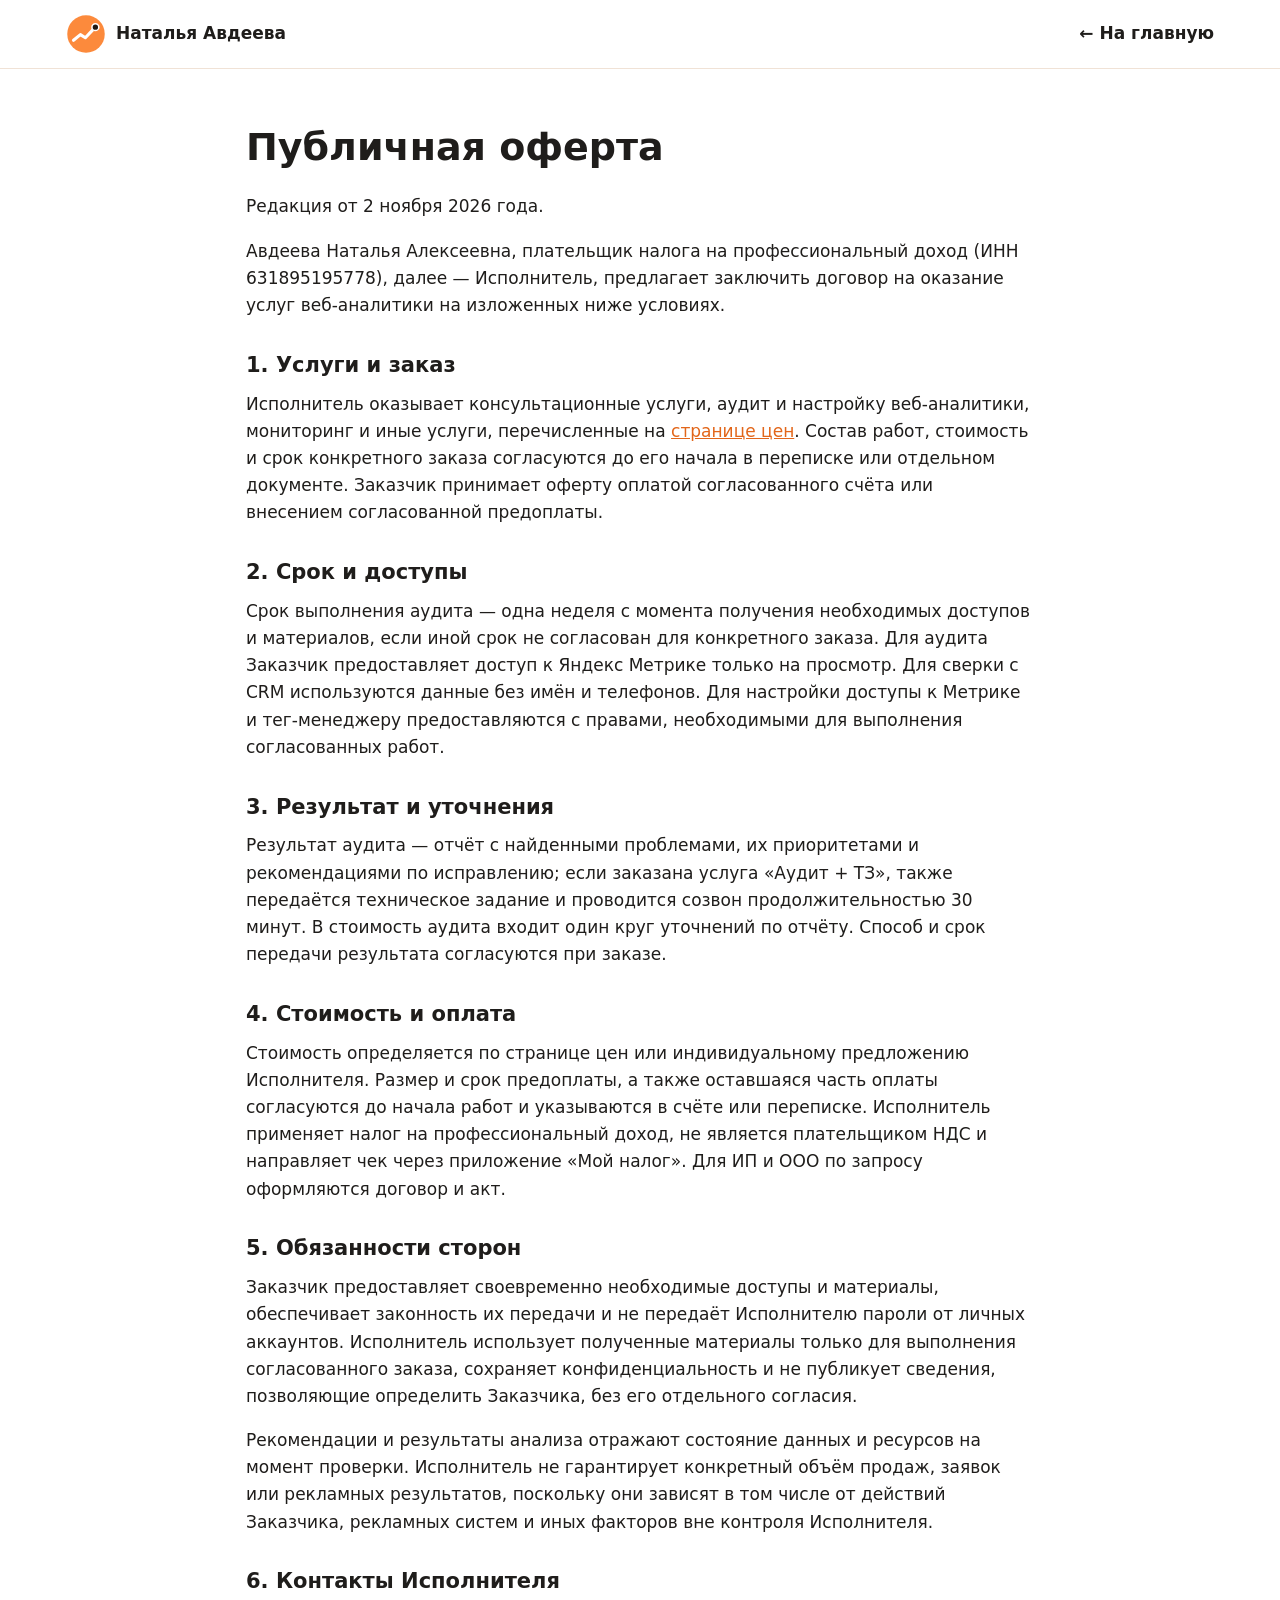
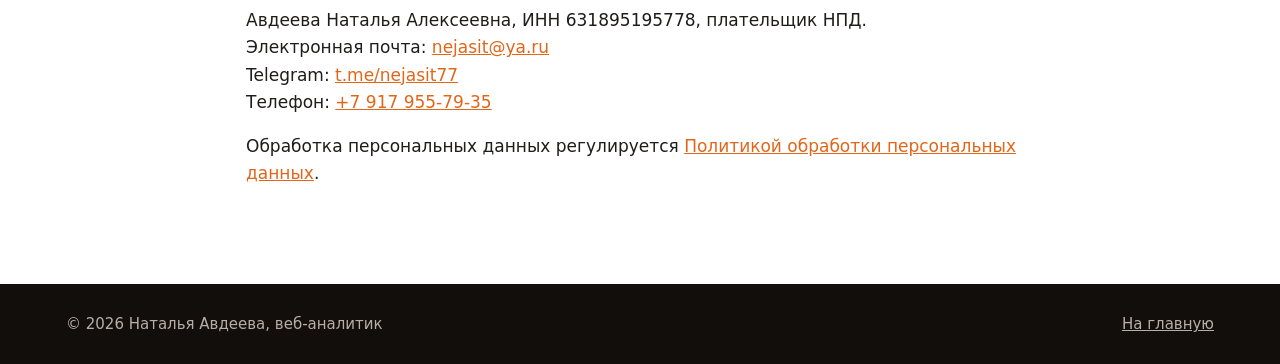
==== offer.html @ f1ad082d "Publish staging website to GitHub Pages Co-authored-by: Copilot App <223556219+Copilot@users.noreply" ====
<!doctype html>
<html lang="ru">
<head>
  <meta charset="utf-8">
  <meta name="viewport" content="width=device-width, initial-scale=1">
  <title>Оферта на услуги веб-аналитики — Наталья Авдеева</title>
  <meta name="description" content="Условия оказания услуг веб-аналитики Натальей Авдеевой.">
  <meta name="robots" content="noindex, follow">
  <link rel="canonical" href="https://test.avd-analytics.ru/offer.html">
  <link rel="icon" href="images/logo.svg" type="image/svg+xml">
  <link rel="stylesheet" href="css/style.css?v=7">
</head>
<body>
<header class="header">
  <div class="container header__inner">
    <a href="index.html" class="header__logo">
      <img src="images/logo.svg" alt="Наталья Авдеева — веб-аналитик" width="44" height="44">
      <span>Наталья Авдеева</span>
    </a>
    <nav class="header__nav header__nav--static"><a href="index.html">← На главную</a></nav>
  </div>
</header>

<main class="container doc">
  <h1>Публичная оферта</h1>
  <p>Редакция от 2 ноября 2026 года.</p>
  <p>Авдеева Наталья Алексеевна, плательщик налога на профессиональный доход (ИНН 631895195778), далее — Исполнитель, предлагает заключить договор на оказание услуг веб-аналитики на изложенных ниже условиях.</p>

  <h2>1. Услуги и заказ</h2>
  <p>Исполнитель оказывает консультационные услуги, аудит и настройку веб-аналитики, мониторинг и иные услуги, перечисленные на <a href="index.html#prices">странице цен</a>. Состав работ, стоимость и срок конкретного заказа согласуются до его начала в переписке или отдельном документе. Заказчик принимает оферту оплатой согласованного счёта или внесением согласованной предоплаты.</p>

  <h2>2. Срок и доступы</h2>
  <p>Срок выполнения аудита — одна неделя с момента получения необходимых доступов и материалов, если иной срок не согласован для конкретного заказа. Для аудита Заказчик предоставляет доступ к Яндекс Метрике только на просмотр. Для сверки с CRM используются данные без имён и телефонов. Для настройки доступы к Метрике и тег-менеджеру предоставляются с правами, необходимыми для выполнения согласованных работ.</p>

  <h2>3. Результат и уточнения</h2>
  <p>Результат аудита — отчёт с найденными проблемами, их приоритетами и рекомендациями по исправлению; если заказана услуга «Аудит + ТЗ», также передаётся техническое задание и проводится созвон продолжительностью 30 минут. В стоимость аудита входит один круг уточнений по отчёту. Способ и срок передачи результата согласуются при заказе.</p>

  <h2>4. Стоимость и оплата</h2>
  <p>Стоимость определяется по странице цен или индивидуальному предложению Исполнителя. Размер и срок предоплаты, а также оставшаяся часть оплаты согласуются до начала работ и указываются в счёте или переписке. Исполнитель применяет налог на профессиональный доход, не является плательщиком НДС и направляет чек через приложение «Мой налог». Для ИП и ООО по запросу оформляются договор и акт.</p>

  <h2>5. Обязанности сторон</h2>
  <p>Заказчик предоставляет своевременно необходимые доступы и материалы, обеспечивает законность их передачи и не передаёт Исполнителю пароли от личных аккаунтов. Исполнитель использует полученные материалы только для выполнения согласованного заказа, сохраняет конфиденциальность и не публикует сведения, позволяющие определить Заказчика, без его отдельного согласия.</p>
  <p>Рекомендации и результаты анализа отражают состояние данных и ресурсов на момент проверки. Исполнитель не гарантирует конкретный объём продаж, заявок или рекламных результатов, поскольку они зависят в том числе от действий Заказчика, рекламных систем и иных факторов вне контроля Исполнителя.</p>

  <h2>6. Контакты Исполнителя</h2>
  <p>Авдеева Наталья Алексеевна, ИНН 631895195778, плательщик НПД.<br>
    Электронная почта: <a href="mailto:nejasit@ya.ru">nejasit@ya.ru</a><br>
    Telegram: <a href="https://t.me/nejasit77">t.me/nejasit77</a><br>
    Телефон: <a href="tel:+79179557935">+7 917 955-79-35</a>
  </p>
  <p>Обработка персональных данных регулируется <a href="privacy.html">Политикой обработки персональных данных</a>.</p>
</main>

<footer class="footer">
  <div class="container footer__inner">
    <span>© 2026 Наталья Авдеева, веб-аналитик</span>
    <a href="index.html">На главную</a>
  </div>
</footer>
</body>
</html>
---- css/style.css ----
:root {
  --accent: #fc8a3c;
  --accent-dark: #e2661a;
  --accent-soft: #ffe7d6;
  --ink: #1d1712;
  --text: #1f1d1b;
  --muted: #645d57;
  --bg: #ffffff;
  --cream: #fff7f0;
  --line: #f0e2d6;
  --dark: #1d1712;
  --dark-2: #2a221c;
  --radius: 20px;
  --radius-sm: 12px;
  --shadow: 0 10px 30px rgba(80, 40, 10, .08);
  --shadow-lg: 0 24px 60px rgba(80, 40, 10, .16);
  --font-head: "Unbounded", "Manrope", system-ui, sans-serif;
}

*, *::before, *::after { box-sizing: border-box; }

html { scroll-behavior: smooth; scroll-padding-top: 80px; }

body {
  margin: 0;
  font-family: "Manrope", system-ui, -apple-system, "Segoe UI", Roboto, Arial, sans-serif;
  font-size: 17px;
  line-height: 1.6;
  color: var(--text);
  background: var(--bg);
  -webkit-font-smoothing: antialiased;
}

img { max-width: 100%; display: block; }
a { color: var(--accent-dark); }
h1, h2, h3 { line-height: 1.2; margin: 0 0 .6em; }
h3 { font-size: 19px; font-weight: 800; }
p { margin: 0 0 1em; }
b { font-weight: 800; }

:focus-visible { outline: 3px solid var(--accent); outline-offset: 3px; border-radius: 6px; }

.container { width: 100%; max-width: 1180px; margin: 0 auto; padding: 0 16px; }
.container--narrow { max-width: 860px; }

.ico {
  width: 22px; height: 22px; flex-shrink: 0;
  fill: none; stroke: currentColor; stroke-width: 2; stroke-linecap: round; stroke-linejoin: round;
}

/* Шапка */
.header {
  position: sticky; top: 0; z-index: 20;
  background: rgba(255, 255, 255, .92);
  backdrop-filter: blur(10px);
  border-bottom: 1px solid var(--line);
}
.header__inner { display: flex; align-items: center; justify-content: space-between; height: 68px; }
.header__logo { display: flex; align-items: center; gap: 10px; color: var(--text); text-decoration: none; font-weight: 800; line-height: 1.15; }
.header__logo img { width: 40px; height: 40px; }
.header__logo small { display: block; font-weight: 500; font-size: 13px; color: var(--muted); }
.header__nav { display: flex; align-items: center; gap: 28px; }
.header__nav a { color: var(--text); text-decoration: none; font-weight: 600; white-space: nowrap; }
.header__nav a:hover { color: var(--accent-dark); }
.header__nav a.header__cta { background: var(--ink); color: #fff; padding: 10px 18px; border-radius: 999px; }
.header__nav a.header__cta:hover { background: var(--accent-dark); color: #fff; }
.header__burger { display: none; background: none; border: 0; padding: 8px; cursor: pointer; }
.header__burger span { display: block; width: 24px; height: 2px; margin: 5px 0; background: var(--text); border-radius: 2px; }

/* Кнопки */
.btn {
  display: inline-flex; align-items: center; justify-content: center; gap: 10px;
  padding: 14px 26px; border-radius: 999px;
  font: inherit; font-weight: 800; font-size: 16px; text-decoration: none; text-align: center;
  cursor: pointer; border: 2px solid transparent;
  transition: background .2s, color .2s, transform .2s, box-shadow .2s;
}
.btn:hover { transform: translateY(-2px); }
.btn--lg { padding: 17px 30px; font-size: 17px; }
.btn--primary { background: var(--accent); color: #fff; box-shadow: 0 8px 20px rgba(252, 138, 60, .35); }
.btn--primary:hover { background: var(--accent-dark); }
.btn--ghost { border-color: rgba(255, 255, 255, .55); color: #fff; }
.btn--ghost:hover { background: rgba(255, 255, 255, .12); }
.btn--outline { border-color: var(--ink); color: var(--ink); background: transparent; }
.btn--outline:hover { background: var(--ink); color: #fff; }
.btn--ghost-dark { border-color: #d9d2cc; color: var(--text); background: #fff; }
.btn--sm { padding: 9px 18px; font-size: 15px; }

/* Первый экран */
.hero {
  position: relative; overflow: hidden; color: #fff;
  background:
    radial-gradient(900px 500px at 85% 10%, rgba(252, 138, 60, .45), transparent 60%),
    radial-gradient(600px 400px at 0% 100%, rgba(252, 138, 60, .18), transparent 60%),
    var(--dark);
  padding: 72px 0 88px;
}
.hero::after {
  content: ""; position: absolute; inset: 0; pointer-events: none;
  background-image: linear-gradient(rgba(255,255,255,.05) 1px, transparent 1px), linear-gradient(90deg, rgba(255,255,255,.05) 1px, transparent 1px);
  background-size: 48px 48px;
  mask-image: linear-gradient(180deg, rgba(0,0,0,.6), transparent 80%);
}
.hero__inner { position: relative; z-index: 1; display: grid; grid-template-columns: 1.15fr .85fr; gap: 48px; align-items: center; }
.pill {
  display: inline-flex; align-items: center; gap: 10px; margin-bottom: 22px;
  padding: 8px 16px; border-radius: 999px; background: rgba(255, 255, 255, .1); border: 1px solid rgba(255, 255, 255, .18);
  font-size: 14px; font-weight: 700;
}
.pill__dot { width: 8px; height: 8px; border-radius: 50%; background: var(--accent); box-shadow: 0 0 0 4px rgba(252, 138, 60, .3); }
.hero h1 { font-family: var(--font-head); font-weight: 700; font-size: clamp(30px, 4vw, 50px); letter-spacing: -.01em; margin-bottom: .45em; }
.hero h1 mark {
  color: inherit; background: linear-gradient(180deg, transparent 62%, rgba(252, 138, 60, .75) 62%);
  padding: 0 .08em;
}
.hero__lead { font-size: clamp(17px, 1.6vw, 20px); color: rgba(255, 255, 255, .82); max-width: 560px; margin-bottom: 32px; }
.hero__actions { display: flex; flex-wrap: wrap; gap: 12px; margin-bottom: 40px; }
.hero__fine { color: rgba(255, 255, 255, .68); font-size: 13px; max-width: 620px; margin: -24px 0 28px; }
.hero__facts { list-style: none; margin: 0; padding: 24px 0 0; display: flex; flex-wrap: wrap; gap: 16px 40px; border-top: 1px solid rgba(255, 255, 255, .14); }
.hero__facts li { display: flex; flex-direction: column; }
.hero__facts b { font-family: var(--font-head); font-size: 26px; color: var(--accent); line-height: 1.1; }
.hero__facts span { font-size: 14px; color: rgba(255, 255, 255, .7); }

.hero__visual { position: relative; justify-self: center; width: min(400px, 100%); }
.hero__blob {
  position: absolute; inset: 8% -6% -4% 6%; border-radius: 42% 58% 52% 48% / 46% 44% 56% 54%;
  background: var(--accent); transform: rotate(-6deg);
}
.hero__photo {
  position: relative; width: 100%; height: auto;
  border-radius: 28px; box-shadow: var(--shadow-lg); border: 6px solid rgba(255, 255, 255, .9);
}
.float {
  position: absolute; display: flex; align-items: center; gap: 12px;
  background: #fff; color: var(--text); border-radius: 16px; padding: 12px 16px;
  box-shadow: var(--shadow-lg); font-size: 13px; line-height: 1.3; max-width: 240px;
  animation: float 6s ease-in-out infinite;
}
.float b { display: block; font-size: 14px; }
/* Плашки стоят на краях фото (над верхним краем и на уровне одежды), чтобы не закрывать лицо */
.float--a { left: -16%; top: -5%; }
.float--b { right: -12%; bottom: 3%; animation-delay: -3s; }
.float__icon { width: 38px; height: 38px; border-radius: 12px; display: grid; place-items: center; background: #e7f7ee; color: #1f8a4c; flex-shrink: 0; }
.float__icon--warn { background: #fdeceb; color: #d23b2f; }
@keyframes float { 0%, 100% { transform: translateY(0); } 50% { transform: translateY(-10px); } }

/* Секции */
.section { padding: 96px 0; }
.section--tight { padding: 72px 0; }
.section--cream { background: var(--cream); }
.section--dark { background: var(--dark); color: #fff; }
.kicker {
  text-align: center; text-transform: uppercase; letter-spacing: .14em;
  font-size: 13px; font-weight: 800; color: var(--accent-dark); margin-bottom: 12px;
}
.section__title { font-family: var(--font-head); font-weight: 700; font-size: clamp(26px, 3.4vw, 42px); text-align: center; letter-spacing: -.01em; }
.section__title--left { text-align: left; }
.section__lead { text-align: center; color: var(--muted); max-width: 680px; margin: 0 auto 8px; font-size: 18px; }

.grid { display: grid; gap: 24px; margin-top: 48px; }
.grid--2 { grid-template-columns: repeat(2, 1fr); }
.grid--3 { grid-template-columns: repeat(3, 1fr); }

.icon-badge {
  width: 52px; height: 52px; border-radius: 16px; display: inline-grid; place-items: center;
  background: var(--accent); color: #fff; box-shadow: 0 8px 18px rgba(252, 138, 60, .3);
}
.icon-badge .ico { width: 26px; height: 26px; }
.icon-badge--soft { background: var(--accent-soft); color: var(--accent-dark); box-shadow: none; }

/* Сезонное предложение */
.seasonal { background: var(--accent-soft); }
.seasonal[hidden] { display: none; }
.seasonal__inner { min-height: 76px; display: flex; align-items: center; justify-content: space-between; gap: 18px; }
.seasonal__inner p { margin: 0; font-weight: 800; }
.seasonal__inner a { display: inline-flex; align-items: center; gap: 8px; font-weight: 800; white-space: nowrap; }
.seasonal__inner .ico { width: 18px; height: 18px; }

/* Боли */
.pains { display: grid; grid-template-columns: repeat(3, 1fr); gap: 20px; margin-top: 48px; }
.pain { background: var(--cream); border-radius: var(--radius); padding: 28px; border: 1px solid var(--line); }
.pain .icon-badge { margin-bottom: 18px; }
.pain p { margin: 0; color: var(--muted); }
.pain--cta {
  display: flex; flex-direction: column; justify-content: center; text-decoration: none;
  background: var(--accent); color: #fff; border-color: var(--accent); transition: background .2s, transform .2s;
}
.pain--cta:hover { background: var(--accent-dark); transform: translateY(-4px); }
.pain--cta p { color: rgba(255, 255, 255, .9); margin-bottom: 18px; }
.pain__link { display: inline-flex; align-items: center; gap: 8px; font-weight: 800; }
.checklist-line { display: flex; justify-content: space-between; align-items: center; gap: 20px; padding: 20px 24px; margin-top: 24px; border: 1px solid var(--line); border-radius: var(--radius-sm); background: #fff; }
.checklist-line p { margin: 0; }
.checklist-line span { display: flex; flex-wrap: wrap; gap: 18px; }
.checklist-line a { font-weight: 800; white-space: nowrap; }

/* Проверка и формат отчёта */
.audit-grid { display: grid; grid-template-columns: repeat(3, 1fr); gap: 16px; margin-top: 44px; }
.audit-item { background: #fff; border: 1px solid var(--line); border-radius: var(--radius-sm); padding: 24px; }
.audit-item__num { display: inline-block; margin-bottom: 18px; color: var(--accent-dark); font-family: var(--font-head); font-size: 14px; font-weight: 700; }
.audit-item h3 { margin-bottom: 8px; }
.audit-item p { color: var(--muted); margin: 0; }
.audit-note { margin: 24px auto 0; max-width: 860px; padding: 18px 22px; border-left: 4px solid var(--accent); background: #fff; font-weight: 700; }
.report-preview { display: grid; grid-template-columns: 1.1fr .9fr; gap: 40px; align-items: center; max-width: 1000px; margin: 48px auto 0; }
.report-preview__sheet { padding: clamp(24px, 4vw, 42px); background: #fff; border: 1px solid var(--line); border-radius: 8px; box-shadow: var(--shadow-lg); transform: rotate(-1deg); }
.report-preview__top { display: flex; justify-content: space-between; gap: 12px; padding-bottom: 14px; border-bottom: 2px solid var(--ink); color: var(--muted); font-size: 11px; font-weight: 800; letter-spacing: .08em; }
.report-preview__sheet h3 { margin: 22px 0 14px; }
.report-row { display: grid; grid-template-columns: 110px 1fr; gap: 12px; padding: 12px; margin-top: 8px; border-radius: 8px; font-size: 13px; }
.report-row b { font-size: 12px; text-transform: uppercase; }
.report-row--critical { background: #fff0ef; color: #8d2923; }
.report-row--important { background: #fff5e3; color: #79500a; }
.report-row--improve { background: #eef7f1; color: #28613d; }
.report-preview__sheet > p { margin: 18px 0 0; color: var(--muted); font-size: 12px; }
.report-preview__details { display: grid; gap: 22px; }
.report-preview__details article { padding-left: 18px; border-left: 3px solid var(--accent); }
.report-preview__details b { display: block; margin-bottom: 5px; }
.report-preview__details p { color: var(--muted); margin: 0; }

/* Обо мне */
.about { display: grid; grid-template-columns: 420px 1fr; gap: 64px; align-items: center; }
.about__media { position: relative; }
.about__photo { width: 100%; height: auto; border-radius: 28px; }
.about__media::before {
  content: ""; position: absolute; inset: 24px -24px -24px 24px; border: 2px solid var(--accent); border-radius: 28px; z-index: 0;
}
.about__photo { position: relative; z-index: 1; }
.about__badge {
  position: absolute; z-index: 2; left: -20px; bottom: 32px; display: flex; align-items: center; gap: 12px;
  background: #fff; color: var(--text); padding: 14px 18px; border-radius: 16px; box-shadow: var(--shadow-lg);
  font-size: 14px; font-weight: 700; line-height: 1.35;
}
.about__badge .ico { width: 32px; height: 32px; color: var(--accent); }
.about__badge a { white-space: nowrap; }
.about__text .kicker { text-align: left; color: var(--accent); }
.about__role { color: rgba(255, 255, 255, .7); margin-top: -.4em; }
.about__text p { color: rgba(255, 255, 255, .88); }
.about__text b { color: #fff; }
.about__label { font-weight: 800; color: #fff !important; margin-top: 1.6em; }
.tags { list-style: none; padding: 0; margin: 0; display: flex; flex-wrap: wrap; gap: 10px; }
.tags li { background: var(--dark-2); border: 1px solid rgba(255, 255, 255, .1); border-radius: 14px; padding: 10px 14px; font-size: 14px; color: rgba(255, 255, 255, .75); }
.tags b { display: block; color: var(--accent); font-size: 15px; }

/* С кем работаю */
.who { background: #fff; border-radius: var(--radius); padding: 32px; border: 1px solid var(--line); box-shadow: var(--shadow); }
.who .icon-badge { margin-bottom: 20px; }
.who__accent { font-weight: 700; }

.checks { list-style: none; padding: 0; margin: 0 0 1em; }
.checks li { padding-left: 30px; position: relative; margin-bottom: .55em; }
.checks li::before {
  content: ""; position: absolute; left: 0; top: .3em; width: 18px; height: 18px; border-radius: 50%;
  background: var(--accent-soft) url("data:image/svg+xml,%3Csvg xmlns='http://www.w3.org/2000/svg' viewBox='0 0 24 24' fill='none' stroke='%23e2661a' stroke-width='3.5' stroke-linecap='round' stroke-linejoin='round'%3E%3Cpolyline points='20 6 9 17 4 12'/%3E%3C/svg%3E") center / 11px no-repeat;
}

/* Кейсы */
.case { background: #fff; border-radius: var(--radius); padding: 32px; box-shadow: var(--shadow); border-top: 6px solid var(--accent); }
.case__sphere { text-transform: uppercase; letter-spacing: .08em; font-size: 12px; font-weight: 800; color: var(--muted); margin-bottom: 14px; }
.case__metric { font-family: var(--font-head); font-weight: 700; font-size: clamp(30px, 3vw, 38px); color: var(--accent-dark); line-height: 1.05; margin: 0; }
.case__metric-label { color: var(--muted); font-size: 14px; margin-bottom: 18px; }
.case dl { margin: 0; font-size: 15px; }
.case dt { font-weight: 800; margin-top: 12px; }
.case dd { margin: 2px 0 0; color: var(--muted); }
.issues-grid { display: grid; grid-template-columns: repeat(2, 1fr); gap: 14px; margin-top: 40px; }
.issue { display: flex; gap: 18px; padding: 22px; background: #fff; border: 1px solid var(--line); border-radius: var(--radius-sm); }
.issue > span { flex: 0 0 38px; color: var(--accent-dark); font-family: var(--font-head); font-size: 15px; font-weight: 700; }
.issue h3 { margin-bottom: 6px; font-size: 17px; }
.issue p { margin: 0; color: var(--muted); font-size: 15px; }
.issues-cta { margin: 28px 0 64px; text-align: center; }
.projects-heading { margin-top: 12px; }
.projects-heading .kicker { margin-bottom: 10px; }

/* Шаги */
.steps { list-style: none; padding: 0; margin: 48px 0 0; display: grid; grid-template-columns: repeat(4, 1fr); gap: 24px; position: relative; }
.steps::before {
  content: ""; position: absolute; top: 28px; left: 28px; right: 28px; height: 2px;
  background: repeating-linear-gradient(90deg, var(--accent) 0 10px, transparent 10px 18px);
}
.steps li { position: relative; }
.steps__num {
  position: relative; width: 56px; height: 56px; border-radius: 50%; display: grid; place-items: center; margin-bottom: 20px;
  background: var(--ink); color: #fff; font-family: var(--font-head); font-size: 22px; box-shadow: 0 0 0 8px #fff;
}
.steps p { color: var(--muted); font-size: 15px; }

/* Цены */
.prices { display: grid; grid-template-columns: repeat(2, 1fr); gap: 24px; margin-top: 48px; align-items: stretch; }
.price { background: #fff; border-radius: var(--radius); padding: 36px; box-shadow: var(--shadow); display: flex; flex-direction: column; position: relative; border: 1px solid var(--line); }
.price--hit { background: var(--dark); color: #fff; border-color: var(--dark); box-shadow: var(--shadow-lg); }
.price--hit .checks li::before { background-color: rgba(252, 138, 60, .2); }
.price__badge {
  position: absolute; top: -14px; left: 36px; margin: 0;
  background: var(--accent); color: #fff; font-size: 13px; font-weight: 800; padding: 6px 14px; border-radius: 999px;
}
.price__name { font-weight: 800; font-size: 21px; margin-bottom: .2em; }
.price__value { font-family: var(--font-head); font-size: 30px; font-weight: 700; color: var(--accent-dark); }
.price--hit .price__value { color: var(--accent); }
.price__value span { font-family: "Manrope", sans-serif; font-size: 16px; font-weight: 600; color: var(--muted); }
.price__label { font-weight: 800; margin: .6em 0 .4em; }
.price__quotes { color: var(--muted); font-size: 15px; font-style: italic; }
.price__note { display: flex; gap: 12px; font-size: 15px; background: rgba(255, 255, 255, .07); border-radius: var(--radius-sm); padding: 14px 16px; color: rgba(255, 255, 255, .85); }
.price__note .ico { color: var(--accent); margin-top: 2px; }
.price__note--light { background: var(--cream); color: var(--text); padding: 12px 14px; border-radius: var(--radius-sm); font-size: 14px; }
.price .btn { margin-top: auto; align-self: flex-start; }
.price--new { border: 2px solid var(--accent); }
.price--ask { background: rgba(252, 138, 60, .1); border-color: rgba(252, 138, 60, .35); box-shadow: none; justify-content: center; }
.price--ask .btn { margin-top: 24px; }
.price--ask .price__value { color: var(--accent-dark); }
.additional { margin-top: 56px; }
.additional h3 { font-family: var(--font-head); font-size: 22px; }
.additional__table-wrap { overflow-x: auto; background: #fff; border: 1px solid var(--line); border-radius: var(--radius-sm); }
.additional__table { width: 100%; border-collapse: collapse; font-size: 15px; }
.additional__table th, .additional__table td { padding: 14px 16px; border-bottom: 1px solid var(--line); text-align: left; vertical-align: middle; }
.additional__table th { background: var(--cream); font-size: 13px; text-transform: uppercase; letter-spacing: .04em; }
.additional__table tr:last-child td { border-bottom: 0; }
.text-button { padding: 0; border: 0; background: none; color: var(--accent-dark); font: inherit; font-weight: 800; text-align: left; text-decoration: underline; text-underline-offset: 3px; cursor: pointer; }
.prices__terms { max-width: 900px; margin: 24px auto 0; color: var(--muted); }
.prices__terms .text-button { display: inline; }

/* Частые вопросы */
.faq { margin-top: 40px; display: grid; gap: 12px; }
.faq details { background: #fff; border: 1px solid var(--line); border-radius: var(--radius-sm); box-shadow: var(--shadow); }
.faq summary {
  cursor: pointer; list-style: none; padding: 20px 56px 20px 24px; font-weight: 800; font-size: 17px; position: relative;
}
.faq summary::-webkit-details-marker { display: none; }
.faq summary::after {
  content: "+"; position: absolute; right: 20px; top: 50%; transform: translateY(-50%);
  width: 28px; height: 28px; border-radius: 50%; display: grid; place-items: center;
  background: var(--accent-soft); color: var(--accent-dark); font-size: 20px; font-weight: 700;
}
.faq details[open] summary::after { content: "−"; }
.faq details p { padding: 0 24px 20px; margin: 0; color: var(--muted); }

/* Инструменты */
.chips { list-style: none; padding: 0; margin: 40px auto 0; max-width: 900px; display: flex; flex-wrap: wrap; gap: 10px; justify-content: center; }
.chips li { background: var(--cream); border: 1px solid var(--line); border-radius: 999px; padding: 9px 18px; font-weight: 600; font-size: 15px; }

/* Публикации */
.pubs { display: grid; grid-template-columns: repeat(auto-fit, minmax(300px, 1fr)); gap: 16px; margin-top: 48px; }
.pub {
  position: relative; display: flex; flex-direction: column; gap: 10px; padding: 26px 64px 26px 26px; background: #fff;
  border-radius: var(--radius); text-decoration: none; color: var(--text); border: 1px solid var(--line);
  transition: border-color .2s, transform .2s, box-shadow .2s;
}
.pub:hover { border-color: var(--accent); transform: translateY(-3px); box-shadow: var(--shadow); }
.pub__src { font-size: 12px; text-transform: uppercase; letter-spacing: .08em; color: var(--accent-dark); font-weight: 800; }
.pub__title { font-weight: 800; font-size: 17px; line-height: 1.35; }
.pub__go { position: absolute; right: 22px; top: 24px; width: 34px; height: 34px; border-radius: 50%; display: grid; place-items: center; background: var(--accent-soft); color: var(--accent-dark); }
.pub__go .ico { width: 18px; height: 18px; }

/* Контакты */
.contacts { background: var(--dark); color: #fff; position: relative; overflow: hidden; }
.contacts::before {
  content: ""; position: absolute; width: 520px; height: 520px; right: -160px; top: -200px; border-radius: 50%;
  background: radial-gradient(circle, rgba(252, 138, 60, .45), transparent 70%);
}
.contacts__inner { position: relative; display: grid; grid-template-columns: 1fr 1fr; gap: 56px; align-items: center; }
.contacts__lead { font-size: 19px; color: rgba(255, 255, 255, .85); }
.contacts__geo { color: rgba(255, 255, 255, .6); }
.contacts__card { display: grid; gap: 12px; }
.contact {
  display: flex; align-items: center; gap: 16px; padding: 18px 22px; border-radius: 18px; text-decoration: none;
  background: var(--dark-2); color: #fff; border: 1px solid rgba(255, 255, 255, .1); transition: transform .2s, background .2s, border-color .2s;
}
.contact:hover { transform: translateX(4px); border-color: var(--accent); }
.contact b { display: block; font-size: 13px; text-transform: uppercase; letter-spacing: .08em; color: rgba(255, 255, 255, .6); }
.contact span:last-child { font-size: 18px; font-weight: 700; }
.contact__icon { width: 48px; height: 48px; border-radius: 14px; display: grid; place-items: center; background: rgba(255, 255, 255, .08); color: var(--accent); flex-shrink: 0; }
.contact--tg, .contact--max { background: var(--accent); border-color: var(--accent); }
.contact--tg:hover, .contact--max:hover { background: var(--accent-dark); }
.contact--tg b, .contact--max b { color: rgba(255, 255, 255, .85); }
.contact--tg .contact__icon, .contact--max .contact__icon { background: rgba(255, 255, 255, .2); color: #fff; }

/* Подвал */
.footer { background: #120e0b; color: #b9aea5; padding: 28px 0; font-size: 15px; }
.footer__inner { display: flex; flex-wrap: wrap; gap: 12px; justify-content: space-between; align-items: center; }
.footer__brand { display: inline-flex; align-items: center; gap: 10px; }
.footer__seller { margin: 8px 0 0 38px; color: #b9aea5; font-size: 13px; }
.footer__links { display: flex; flex-wrap: wrap; gap: 18px; }
.footer a { color: #b9aea5; }

/* Окно связи */
.contact-dialog { width: min(620px, calc(100% - 32px)); max-width: none; max-height: min(90vh, 760px); padding: 0; border: 0; border-radius: var(--radius); color: var(--text); box-shadow: var(--shadow-lg); }
.contact-dialog::backdrop { background: rgba(18, 14, 11, .72); backdrop-filter: blur(3px); }
.contact-dialog__inner { position: relative; padding: clamp(24px, 5vw, 40px); }
.contact-dialog__inner .kicker { text-align: left; }
.contact-dialog__inner h2 { font-family: var(--font-head); font-size: clamp(24px, 4vw, 32px); }
.contact-dialog__close { position: absolute; top: 16px; right: 18px; width: 40px; height: 40px; border: 0; border-radius: 50%; background: var(--cream); color: var(--text); font-size: 28px; cursor: pointer; }
.contact-dialog__choices { display: grid; gap: 10px; margin-top: 24px; }
.contact-dialog__choices .contact { color: #fff; }
.chips--about { justify-content: flex-start; margin: 0; }
.chips--about li { background: var(--dark-2); border-color: rgba(255, 255, 255, .14); color: #fff; font-size: 13px; padding: 7px 12px; }

/* Cookie */
.cookie {
  position: fixed; left: 16px; right: 16px; bottom: 16px; z-index: 50;
  max-width: 720px; margin: 0 auto; background: #fff; border-radius: 18px;
  box-shadow: 0 12px 40px rgba(0, 0, 0, .2); padding: 18px 20px;
  display: flex; gap: 16px; align-items: center; font-size: 14px;
}
.cookie[hidden] { display: none; }
.cookie p { margin: 0; }
.cookie__actions { display: flex; gap: 8px; flex-shrink: 0; }

/* Страница политики */
.doc { padding: 56px 16px 80px; max-width: 820px; }
.doc h1 { font-family: var(--font-head); font-size: clamp(26px, 4vw, 38px); }
.doc h2 { font-size: 21px; margin-top: 1.6em; }
.list { padding-left: 1.2em; margin: 0 0 1em; }
.list li { margin-bottom: .4em; }

/* Появление при прокрутке */
.js .reveal { opacity: 0; transform: translateY(24px); transition: opacity .6s ease, transform .6s ease; }
.js .reveal.is-visible { opacity: 1; transform: none; }

@media (prefers-reduced-motion: reduce) {
  html { scroll-behavior: auto; }
  .js .reveal { opacity: 1; transform: none; transition: none; }
  .float { animation: none; }
  .btn, .offer, .pub, .contact, .pain--cta { transition: none; }
}

/* Адаптив */
@media (max-width: 1024px) {
  .hero__inner { grid-template-columns: 1fr; }
  .hero__visual { width: min(360px, 80%); margin-top: 40px; }
  .pains { grid-template-columns: 1fr 1fr; }
  .audit-grid { grid-template-columns: 1fr 1fr; }
  .issues-grid { grid-template-columns: 1fr; }
  .report-preview { gap: 28px; }
  .grid--3 { grid-template-columns: 1fr 1fr; }
  .steps { grid-template-columns: 1fr 1fr; }
  .steps::before { display: none; }
  .about { grid-template-columns: 1fr; gap: 56px; }
  .about__media { max-width: 400px; margin: 0 auto 24px; }
  .contacts__inner { grid-template-columns: 1fr; gap: 32px; }
}

/* Меню прячется в бургер, когда шесть пунктов перестают помещаться в одну строку */
@media (max-width: 900px) {
  .header__burger { display: block; }
  .header__nav {
    display: none; position: absolute; top: 68px; left: 0; right: 0;
    flex-direction: column; align-items: stretch; gap: 0; background: #fff; border-bottom: 1px solid var(--line);
  }
  .header__nav.is-open { display: flex; }
  .header__nav a { padding: 14px 16px; border-top: 1px solid var(--line); }
  .header__nav a.header__cta { margin: 12px 16px; text-align: center; }
  .header__nav--static { display: flex; position: static; border: 0; background: none; }
  .header__nav--static a { padding: 0; border: 0; }
}

@media (max-width: 720px) {
  body { font-size: 16px; }
  .section { padding: 64px 0; }
  .hero { padding: 48px 0 64px; }
  .hero__actions .btn { width: 100%; }
  .hero__facts { gap: 16px 28px; }
  .hero__facts b { font-size: 22px; }
  .float { font-size: 12px; padding: 10px 12px; max-width: 200px; }
  .float--a { left: -8%; top: -9%; }
  .float--b { right: -8%; bottom: -6%; }
  .grid--2, .grid--3, .pains, .steps, .prices { grid-template-columns: 1fr; }
  .audit-grid, .report-preview { grid-template-columns: 1fr; }
  .seasonal__inner, .checklist-line { align-items: flex-start; flex-direction: column; }
  .seasonal__inner { justify-content: center; padding-top: 14px; padding-bottom: 14px; }
  .seasonal__inner a { white-space: normal; }
  .checklist-line span { flex-direction: column; gap: 8px; }
  .report-preview__sheet { transform: none; }
  .report-row { grid-template-columns: 88px 1fr; }
  .additional__table { min-width: 680px; }
  .hero__visual { width: min(270px, 72%); }
  .about__media { max-width: 300px; }
  .steps li { display: grid; grid-template-columns: 48px 1fr; column-gap: 16px; }
  .steps__num { width: 48px; height: 48px; font-size: 18px; margin: 0; grid-row: span 2; }
  .steps h3 { margin: 10px 0 .4em; }
  .offer, .who, .case, .price { padding: 26px; }
  .about__media::before { inset: 16px -12px -16px 12px; }
  /* На телефоне плашка с сертификатами уходит под фото, чтобы не закрывать лицо */
  .about__badge { left: -12px; right: -12px; bottom: auto; top: calc(100% - 20px); }
  .about__media { margin-bottom: 110px; }
  .cookie { flex-direction: column; align-items: stretch; }
  .contact span:last-child { font-size: 16px; }
  .footer__inner { align-items: flex-start; flex-direction: column; }
  .footer__seller { margin-left: 0; }
}
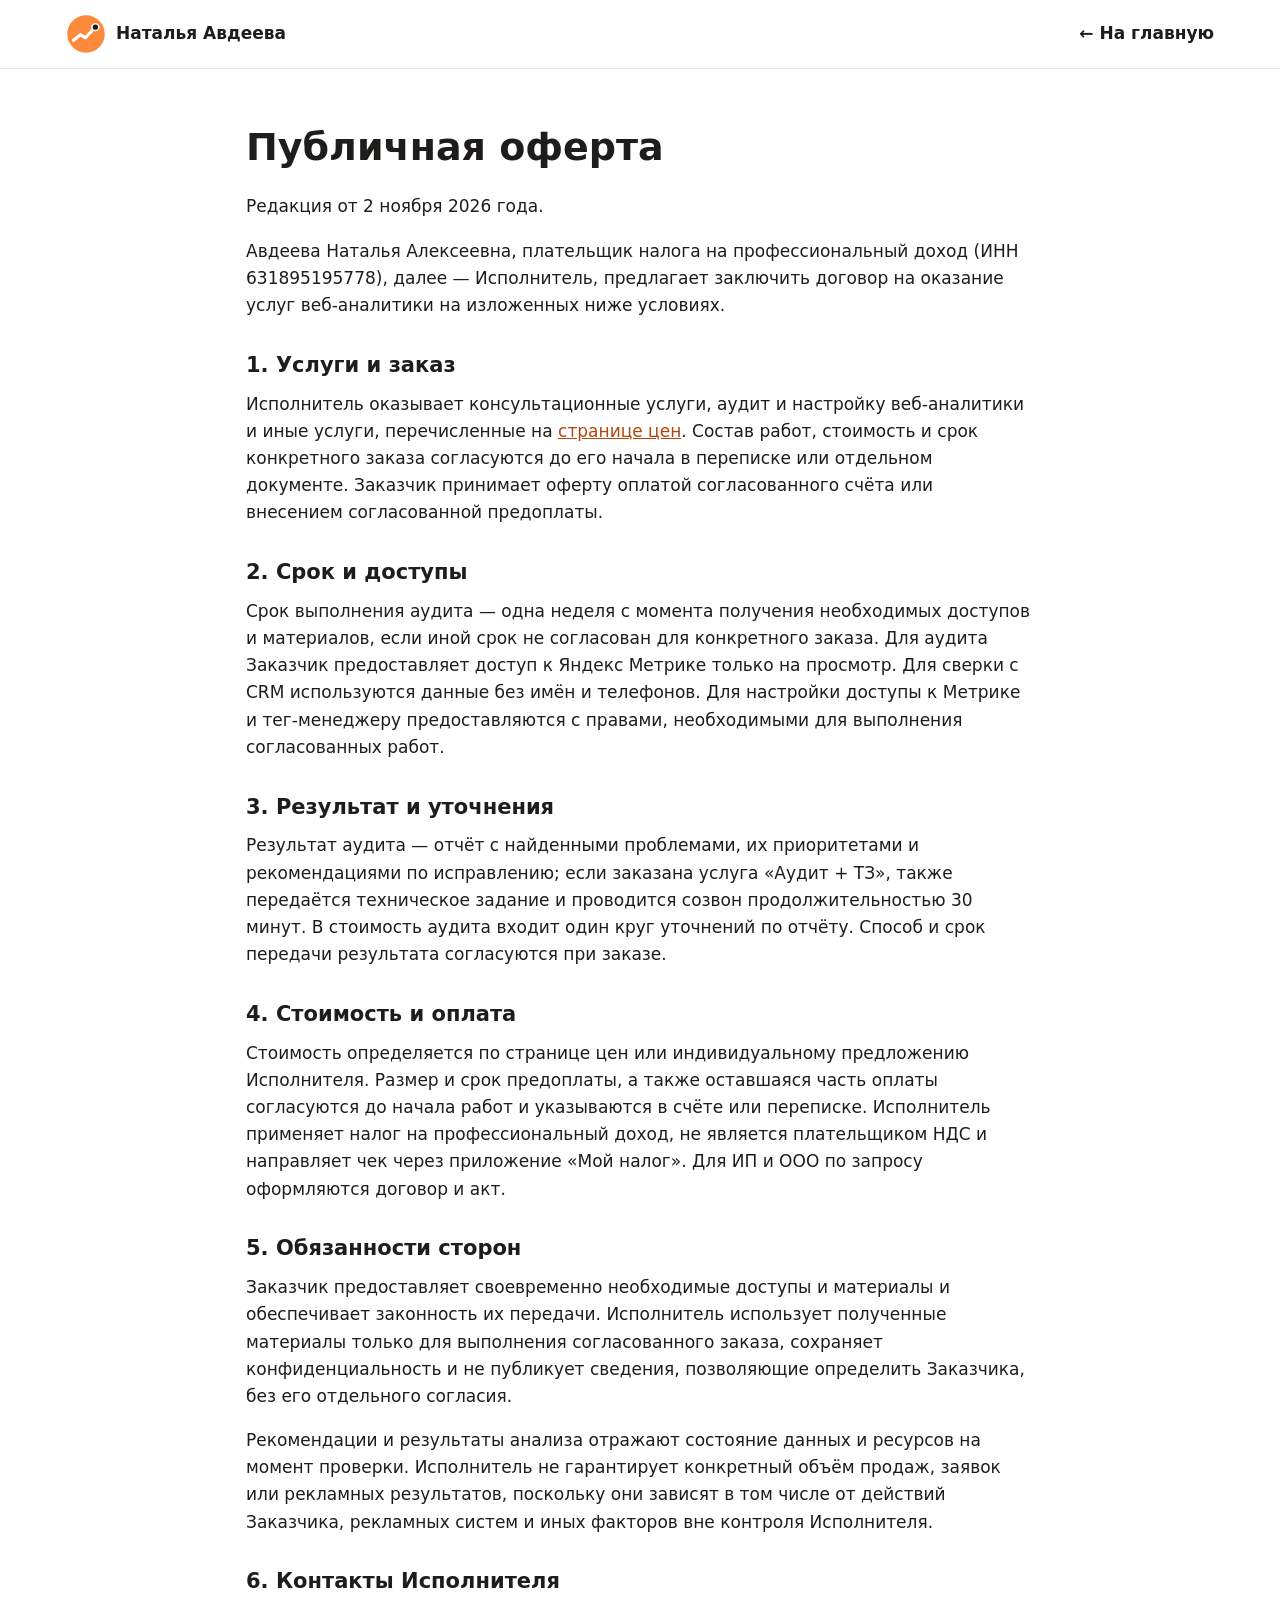
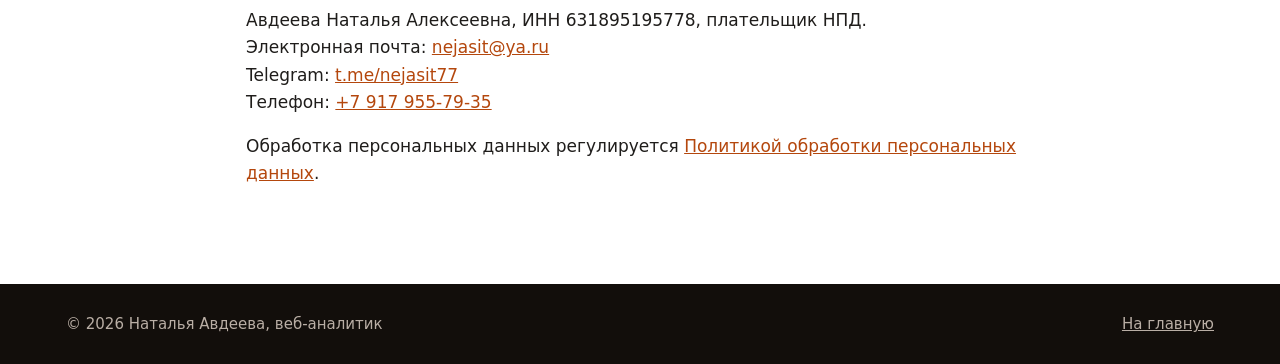
==== commit d1c55701: "Apply landing page improvements Co-authored-by: Copilot App <223556219+Copilot@users.noreply.github." ====
--- a/offer.html
+++ b/offer.html
@@ -27,7 +27,7 @@
   <p>Авдеева Наталья Алексеевна, плательщик налога на профессиональный доход (ИНН 631895195778), далее — Исполнитель, предлагает заключить договор на оказание услуг веб-аналитики на изложенных ниже условиях.</p>
 
   <h2>1. Услуги и заказ</h2>
-  <p>Исполнитель оказывает консультационные услуги, аудит и настройку веб-аналитики, мониторинг и иные услуги, перечисленные на <a href="index.html#prices">странице цен</a>. Состав работ, стоимость и срок конкретного заказа согласуются до его начала в переписке или отдельном документе. Заказчик принимает оферту оплатой согласованного счёта или внесением согласованной предоплаты.</p>
+  <p>Исполнитель оказывает консультационные услуги, аудит и настройку веб-аналитики и иные услуги, перечисленные на <a href="index.html#prices">странице цен</a>. Состав работ, стоимость и срок конкретного заказа согласуются до его начала в переписке или отдельном документе. Заказчик принимает оферту оплатой согласованного счёта или внесением согласованной предоплаты.</p>
 
   <h2>2. Срок и доступы</h2>
   <p>Срок выполнения аудита — одна неделя с момента получения необходимых доступов и материалов, если иной срок не согласован для конкретного заказа. Для аудита Заказчик предоставляет доступ к Яндекс Метрике только на просмотр. Для сверки с CRM используются данные без имён и телефонов. Для настройки доступы к Метрике и тег-менеджеру предоставляются с правами, необходимыми для выполнения согласованных работ.</p>
@@ -39,7 +39,7 @@
   <p>Стоимость определяется по странице цен или индивидуальному предложению Исполнителя. Размер и срок предоплаты, а также оставшаяся часть оплаты согласуются до начала работ и указываются в счёте или переписке. Исполнитель применяет налог на профессиональный доход, не является плательщиком НДС и направляет чек через приложение «Мой налог». Для ИП и ООО по запросу оформляются договор и акт.</p>
 
   <h2>5. Обязанности сторон</h2>
-  <p>Заказчик предоставляет своевременно необходимые доступы и материалы, обеспечивает законность их передачи и не передаёт Исполнителю пароли от личных аккаунтов. Исполнитель использует полученные материалы только для выполнения согласованного заказа, сохраняет конфиденциальность и не публикует сведения, позволяющие определить Заказчика, без его отдельного согласия.</p>
+  <p>Заказчик предоставляет своевременно необходимые доступы и материалы и обеспечивает законность их передачи. Исполнитель использует полученные материалы только для выполнения согласованного заказа, сохраняет конфиденциальность и не публикует сведения, позволяющие определить Заказчика, без его отдельного согласия.</p>
   <p>Рекомендации и результаты анализа отражают состояние данных и ресурсов на момент проверки. Исполнитель не гарантирует конкретный объём продаж, заявок или рекламных результатов, поскольку они зависят в том числе от действий Заказчика, рекламных систем и иных факторов вне контроля Исполнителя.</p>
 
   <h2>6. Контакты Исполнителя</h2>
--- a/css/style.css
+++ b/css/style.css
@@ -1,6 +1,7 @@
 :root {
   --accent: #fc8a3c;
   --accent-dark: #e2661a;
+  --accent-text: #b4470d;
   --accent-soft: #ffe7d6;
   --ink: #1d1712;
   --text: #1f1d1b;
@@ -32,7 +33,7 @@
 }
 
 img { max-width: 100%; display: block; }
-a { color: var(--accent-dark); }
+a { color: var(--accent-text); }
 h1, h2, h3 { line-height: 1.2; margin: 0 0 .6em; }
 h3 { font-size: 19px; font-weight: 800; }
 p { margin: 0 0 1em; }
@@ -55,17 +56,18 @@
   backdrop-filter: blur(10px);
   border-bottom: 1px solid var(--line);
 }
-.header__inner { display: flex; align-items: center; justify-content: space-between; height: 68px; }
+.header__inner { display: flex; align-items: center; justify-content: space-between; gap: 12px; height: 68px; }
 .header__logo { display: flex; align-items: center; gap: 10px; color: var(--text); text-decoration: none; font-weight: 800; line-height: 1.15; }
 .header__logo img { width: 40px; height: 40px; }
 .header__logo small { display: block; font-weight: 500; font-size: 13px; color: var(--muted); }
 .header__nav { display: flex; align-items: center; gap: 28px; }
 .header__nav a { color: var(--text); text-decoration: none; font-weight: 600; white-space: nowrap; }
-.header__nav a:hover { color: var(--accent-dark); }
+.header__nav a:hover { color: var(--accent-text); }
 .header__nav a.header__cta { background: var(--ink); color: #fff; padding: 10px 18px; border-radius: 999px; }
-.header__nav a.header__cta:hover { background: var(--accent-dark); color: #fff; }
+.header__nav a.header__cta:hover { background: var(--accent-dark); color: var(--ink); }
 .header__burger { display: none; background: none; border: 0; padding: 8px; cursor: pointer; }
 .header__burger span { display: block; width: 24px; height: 2px; margin: 5px 0; background: var(--text); border-radius: 2px; }
+.btn.header__cta-mobile { display: none; }
 
 /* Кнопки */
 .btn {
@@ -73,12 +75,13 @@
   padding: 14px 26px; border-radius: 999px;
   font: inherit; font-weight: 800; font-size: 16px; text-decoration: none; text-align: center;
   cursor: pointer; border: 2px solid transparent;
+  background: transparent; -webkit-appearance: none; appearance: none;
   transition: background .2s, color .2s, transform .2s, box-shadow .2s;
 }
 .btn:hover { transform: translateY(-2px); }
 .btn--lg { padding: 17px 30px; font-size: 17px; }
-.btn--primary { background: var(--accent); color: #fff; box-shadow: 0 8px 20px rgba(252, 138, 60, .35); }
-.btn--primary:hover { background: var(--accent-dark); }
+.btn--primary { background: var(--accent); color: var(--ink); box-shadow: 0 8px 20px rgba(252, 138, 60, .35); }
+.btn--primary:hover { background: var(--accent-dark); color: var(--ink); }
 .btn--ghost { border-color: rgba(255, 255, 255, .55); color: #fff; }
 .btn--ghost:hover { background: rgba(255, 255, 255, .12); }
 .btn--outline { border-color: var(--ink); color: var(--ink); background: transparent; }
@@ -151,7 +154,7 @@
 .section--dark { background: var(--dark); color: #fff; }
 .kicker {
   text-align: center; text-transform: uppercase; letter-spacing: .14em;
-  font-size: 13px; font-weight: 800; color: var(--accent-dark); margin-bottom: 12px;
+  font-size: 13px; font-weight: 800; color: var(--accent-text); margin-bottom: 12px;
 }
 .section__title { font-family: var(--font-head); font-weight: 700; font-size: clamp(26px, 3.4vw, 42px); text-align: center; letter-spacing: -.01em; }
 .section__title--left { text-align: left; }
@@ -163,17 +166,17 @@
 
 .icon-badge {
   width: 52px; height: 52px; border-radius: 16px; display: inline-grid; place-items: center;
-  background: var(--accent); color: #fff; box-shadow: 0 8px 18px rgba(252, 138, 60, .3);
+  background: var(--accent); color: var(--ink); box-shadow: 0 8px 18px rgba(252, 138, 60, .3);
 }
 .icon-badge .ico { width: 26px; height: 26px; }
-.icon-badge--soft { background: var(--accent-soft); color: var(--accent-dark); box-shadow: none; }
+.icon-badge--soft { background: var(--accent-soft); color: var(--accent-text); box-shadow: none; }
 
 /* Сезонное предложение */
 .seasonal { background: var(--accent-soft); }
 .seasonal[hidden] { display: none; }
 .seasonal__inner { min-height: 76px; display: flex; align-items: center; justify-content: space-between; gap: 18px; }
 .seasonal__inner p { margin: 0; font-weight: 800; }
-.seasonal__inner a { display: inline-flex; align-items: center; gap: 8px; font-weight: 800; white-space: nowrap; }
+.seasonal__link { display: inline-flex; align-items: center; justify-content: center; gap: 8px; min-height: 44px; padding: 8px 0; border: 0; background: transparent; color: var(--accent-text); font: inherit; font-weight: 800; text-decoration: underline; text-underline-offset: 3px; white-space: nowrap; cursor: pointer; }
 .seasonal__inner .ico { width: 18px; height: 18px; }
 
 /* Боли */
@@ -183,20 +186,20 @@
 .pain p { margin: 0; color: var(--muted); }
 .pain--cta {
   display: flex; flex-direction: column; justify-content: center; text-decoration: none;
-  background: var(--accent); color: #fff; border-color: var(--accent); transition: background .2s, transform .2s;
+  background: var(--accent); color: var(--ink); border-color: var(--accent); transition: background .2s, transform .2s;
 }
 .pain--cta:hover { background: var(--accent-dark); transform: translateY(-4px); }
-.pain--cta p { color: rgba(255, 255, 255, .9); margin-bottom: 18px; }
+.pain--cta p { color: var(--ink); margin-bottom: 18px; }
 .pain__link { display: inline-flex; align-items: center; gap: 8px; font-weight: 800; }
 .checklist-line { display: flex; justify-content: space-between; align-items: center; gap: 20px; padding: 20px 24px; margin-top: 24px; border: 1px solid var(--line); border-radius: var(--radius-sm); background: #fff; }
 .checklist-line p { margin: 0; }
 .checklist-line span { display: flex; flex-wrap: wrap; gap: 18px; }
-.checklist-line a { font-weight: 800; white-space: nowrap; }
+.checklist-line a { display: inline-flex; align-items: center; min-height: 44px; font-weight: 800; white-space: nowrap; }
 
 /* Проверка и формат отчёта */
 .audit-grid { display: grid; grid-template-columns: repeat(3, 1fr); gap: 16px; margin-top: 44px; }
 .audit-item { background: #fff; border: 1px solid var(--line); border-radius: var(--radius-sm); padding: 24px; }
-.audit-item__num { display: inline-block; margin-bottom: 18px; color: var(--accent-dark); font-family: var(--font-head); font-size: 14px; font-weight: 700; }
+.audit-item__num { display: inline-block; margin-bottom: 18px; color: var(--accent-text); font-family: var(--font-head); font-size: 14px; font-weight: 700; }
 .audit-item h3 { margin-bottom: 8px; }
 .audit-item p { color: var(--muted); margin: 0; }
 .audit-note { margin: 24px auto 0; max-width: 860px; padding: 18px 22px; border-left: 4px solid var(--accent); background: #fff; font-weight: 700; }
@@ -261,11 +264,13 @@
 .case dd { margin: 2px 0 0; color: var(--muted); }
 .issues-grid { display: grid; grid-template-columns: repeat(2, 1fr); gap: 14px; margin-top: 40px; }
 .issue { display: flex; gap: 18px; padding: 22px; background: #fff; border: 1px solid var(--line); border-radius: var(--radius-sm); }
-.issue > span { flex: 0 0 38px; color: var(--accent-dark); font-family: var(--font-head); font-size: 15px; font-weight: 700; }
+.issue > span { flex: 0 0 38px; color: var(--accent-text); font-family: var(--font-head); font-size: 15px; font-weight: 700; }
 .issue h3 { margin-bottom: 6px; font-size: 17px; }
 .issue p { margin: 0; color: var(--muted); font-size: 15px; }
+.method { margin-top: 72px; scroll-margin-top: 88px; }
+.method .audit-grid { margin-top: 32px; }
 .issues-cta { margin: 28px 0 64px; text-align: center; }
-.projects-heading { margin-top: 12px; }
+.projects-heading { margin-top: 12px; scroll-margin-top: 88px; }
 .projects-heading .kicker { margin-bottom: 10px; }
 
 /* Шаги */
@@ -288,7 +293,7 @@
 .price--hit .checks li::before { background-color: rgba(252, 138, 60, .2); }
 .price__badge {
   position: absolute; top: -14px; left: 36px; margin: 0;
-  background: var(--accent); color: #fff; font-size: 13px; font-weight: 800; padding: 6px 14px; border-radius: 999px;
+  background: var(--accent); color: var(--ink); font-size: 13px; font-weight: 800; padding: 6px 14px; border-radius: 999px;
 }
 .price__name { font-weight: 800; font-size: 21px; margin-bottom: .2em; }
 .price__value { font-family: var(--font-head); font-size: 30px; font-weight: 700; color: var(--accent-dark); }
@@ -300,6 +305,14 @@
 .price__note .ico { color: var(--accent); margin-top: 2px; }
 .price__note--light { background: var(--cream); color: var(--text); padding: 12px 14px; border-radius: var(--radius-sm); font-size: 14px; }
 .price .btn { margin-top: auto; align-self: flex-start; }
+.price--wide { grid-column: 1 / -1; display: grid; grid-template-columns: 1fr 1fr; column-gap: 32px; }
+.price--wide > .price__name, .price--wide > .price__value { grid-column: 1 / -1; }
+.price--wide__description { grid-column: 1; }
+.price--wide__details { grid-column: 2; grid-row: 3 / span 2; display: flex; flex-direction: column; align-items: flex-start; }
+.price--wide__details p { margin-bottom: 0; }
+.price--wide__details .price__label { margin-top: 0; }
+.price--wide__details > div + div { margin-top: 12px; }
+.price--wide__details .btn { margin-top: auto; }
 .price--new { border: 2px solid var(--accent); }
 .price--ask { background: rgba(252, 138, 60, .1); border-color: rgba(252, 138, 60, .35); box-shadow: none; justify-content: center; }
 .price--ask .btn { margin-top: 24px; }
@@ -311,7 +324,9 @@
 .additional__table th, .additional__table td { padding: 14px 16px; border-bottom: 1px solid var(--line); text-align: left; vertical-align: middle; }
 .additional__table th { background: var(--cream); font-size: 13px; text-transform: uppercase; letter-spacing: .04em; }
 .additional__table tr:last-child td { border-bottom: 0; }
-.text-button { padding: 0; border: 0; background: none; color: var(--accent-dark); font: inherit; font-weight: 800; text-align: left; text-decoration: underline; text-underline-offset: 3px; cursor: pointer; }
+.visually-hidden { position: absolute; width: 1px; height: 1px; padding: 0; margin: -1px; overflow: hidden; clip: rect(0, 0, 0, 0); white-space: nowrap; border: 0; }
+.text-button { padding: 0; border: 0; background: none; color: var(--accent-text); font: inherit; font-weight: 800; text-align: left; text-decoration: underline; text-underline-offset: 3px; cursor: pointer; }
+.additional__table .text-button { display: inline-flex; align-items: center; min-height: 44px; padding: 6px 0; }
 .prices__terms { max-width: 900px; margin: 24px auto 0; color: var(--muted); }
 .prices__terms .text-button { display: inline; }
 
@@ -325,7 +340,7 @@
 .faq summary::after {
   content: "+"; position: absolute; right: 20px; top: 50%; transform: translateY(-50%);
   width: 28px; height: 28px; border-radius: 50%; display: grid; place-items: center;
-  background: var(--accent-soft); color: var(--accent-dark); font-size: 20px; font-weight: 700;
+  background: var(--accent-soft); color: var(--accent-text); font-size: 20px; font-weight: 700;
 }
 .faq details[open] summary::after { content: "−"; }
 .faq details p { padding: 0 24px 20px; margin: 0; color: var(--muted); }
@@ -342,9 +357,9 @@
   transition: border-color .2s, transform .2s, box-shadow .2s;
 }
 .pub:hover { border-color: var(--accent); transform: translateY(-3px); box-shadow: var(--shadow); }
-.pub__src { font-size: 12px; text-transform: uppercase; letter-spacing: .08em; color: var(--accent-dark); font-weight: 800; }
+.pub__src { font-size: 12px; text-transform: uppercase; letter-spacing: .08em; color: var(--accent-text); font-weight: 800; }
 .pub__title { font-weight: 800; font-size: 17px; line-height: 1.35; }
-.pub__go { position: absolute; right: 22px; top: 24px; width: 34px; height: 34px; border-radius: 50%; display: grid; place-items: center; background: var(--accent-soft); color: var(--accent-dark); }
+.pub__go { position: absolute; right: 22px; top: 24px; width: 34px; height: 34px; border-radius: 50%; display: grid; place-items: center; background: var(--accent-soft); color: var(--accent-text); }
 .pub__go .ico { width: 18px; height: 18px; }
 
 /* Контакты */
@@ -365,18 +380,15 @@
 .contact b { display: block; font-size: 13px; text-transform: uppercase; letter-spacing: .08em; color: rgba(255, 255, 255, .6); }
 .contact span:last-child { font-size: 18px; font-weight: 700; }
 .contact__icon { width: 48px; height: 48px; border-radius: 14px; display: grid; place-items: center; background: rgba(255, 255, 255, .08); color: var(--accent); flex-shrink: 0; }
-.contact--tg, .contact--max { background: var(--accent); border-color: var(--accent); }
-.contact--tg:hover, .contact--max:hover { background: var(--accent-dark); }
-.contact--tg b, .contact--max b { color: rgba(255, 255, 255, .85); }
-.contact--tg .contact__icon, .contact--max .contact__icon { background: rgba(255, 255, 255, .2); color: #fff; }
 
 /* Подвал */
 .footer { background: #120e0b; color: #b9aea5; padding: 28px 0; font-size: 15px; }
 .footer__inner { display: flex; flex-wrap: wrap; gap: 12px; justify-content: space-between; align-items: center; }
 .footer__brand { display: inline-flex; align-items: center; gap: 10px; }
-.footer__seller { margin: 8px 0 0 38px; color: #b9aea5; font-size: 13px; }
+.footer__seller { margin: 8px 0 0 38px; color: #e6ddd6; font-size: 14px; }
 .footer__links { display: flex; flex-wrap: wrap; gap: 18px; }
 .footer a { color: #b9aea5; }
+.footer__links a { display: inline-flex; align-items: center; min-height: 44px; }
 
 /* Окно связи */
 .contact-dialog { width: min(620px, calc(100% - 32px)); max-width: none; max-height: min(90vh, 760px); padding: 0; border: 0; border-radius: var(--radius); color: var(--text); box-shadow: var(--shadow-lg); }
@@ -425,7 +437,6 @@
   .hero__visual { width: min(360px, 80%); margin-top: 40px; }
   .pains { grid-template-columns: 1fr 1fr; }
   .audit-grid { grid-template-columns: 1fr 1fr; }
-  .issues-grid { grid-template-columns: 1fr; }
   .report-preview { gap: 28px; }
   .grid--3 { grid-template-columns: 1fr 1fr; }
   .steps { grid-template-columns: 1fr 1fr; }
@@ -437,7 +448,10 @@
 
 /* Меню прячется в бургер, когда шесть пунктов перестают помещаться в одну строку */
 @media (max-width: 900px) {
-  .header__burger { display: block; }
+  .header__burger { display: grid; place-content: center; flex: 0 0 44px; width: 44px; height: 44px; padding: 6px; order: 2; }
+  .header__logo { order: 0; min-width: 0; }
+  .btn.header__cta-mobile { display: inline-flex; min-height: 40px; padding: 8px 14px; font-size: 14px; order: 1; margin-left: auto; }
+  .header__nav { order: 3; }
   .header__nav {
     display: none; position: absolute; top: 68px; left: 0; right: 0;
     flex-direction: column; align-items: stretch; gap: 0; background: #fff; border-bottom: 1px solid var(--line);
@@ -463,11 +477,26 @@
   .audit-grid, .report-preview { grid-template-columns: 1fr; }
   .seasonal__inner, .checklist-line { align-items: flex-start; flex-direction: column; }
   .seasonal__inner { justify-content: center; padding-top: 14px; padding-bottom: 14px; }
-  .seasonal__inner a { white-space: normal; }
+  .seasonal__link { white-space: normal; }
   .checklist-line span { flex-direction: column; gap: 8px; }
   .report-preview__sheet { transform: none; }
   .report-row { grid-template-columns: 88px 1fr; }
-  .additional__table { min-width: 680px; }
+  .issues-grid { grid-template-columns: 1fr; }
+  .price--wide { grid-column: auto; grid-template-columns: 1fr; }
+  .price--wide > .price__name, .price--wide > .price__value,
+  .price--wide__description, .price--wide__details { grid-column: 1; grid-row: auto; }
+  .price--wide__details { gap: 14px; }
+  .price--wide__details .btn { margin-top: 10px; }
+  .additional__table-wrap { overflow: visible; border: 0; background: transparent; }
+  .additional__table { width: 100%; min-width: 0; border-collapse: separate; border-spacing: 0 12px; }
+  .additional__table thead { position: absolute; }
+  .additional__table tbody { display: grid; gap: 12px; }
+  .additional__table tr { display: grid; gap: 0; padding: 12px 16px; background: var(--bg); border: 1px solid var(--line); border-radius: var(--radius-sm); overflow-wrap: anywhere; }
+  .additional__table td { display: block; padding: 6px 0; border: 0; }
+  .additional__table td:first-child { font-size: 17px; font-weight: 800; }
+  .additional__table td[data-label]:not(:first-child)::before { content: attr(data-label) ": "; color: var(--muted); font-weight: 700; }
+  .additional__table td:last-child { padding-top: 8px; }
+  .additional__table .text-button { display: flex; justify-content: center; width: 100%; min-height: 44px; text-align: center; }
   .hero__visual { width: min(270px, 72%); }
   .about__media { max-width: 300px; }
   .steps li { display: grid; grid-template-columns: 48px 1fr; column-gap: 16px; }
@@ -478,7 +507,9 @@
   /* На телефоне плашка с сертификатами уходит под фото, чтобы не закрывать лицо */
   .about__badge { left: -12px; right: -12px; bottom: auto; top: calc(100% - 20px); }
   .about__media { margin-bottom: 110px; }
-  .cookie { flex-direction: column; align-items: stretch; }
+  .cookie { flex-direction: column; align-items: stretch; gap: 6px; padding: 8px 12px; font-size: 12px; }
+  .cookie__actions { width: 100%; }
+  .cookie__actions .btn { flex: 1; min-height: 40px; padding: 6px 10px; font-size: 13px; }
   .contact span:last-child { font-size: 16px; }
   .footer__inner { align-items: flex-start; flex-direction: column; }
   .footer__seller { margin-left: 0; }
